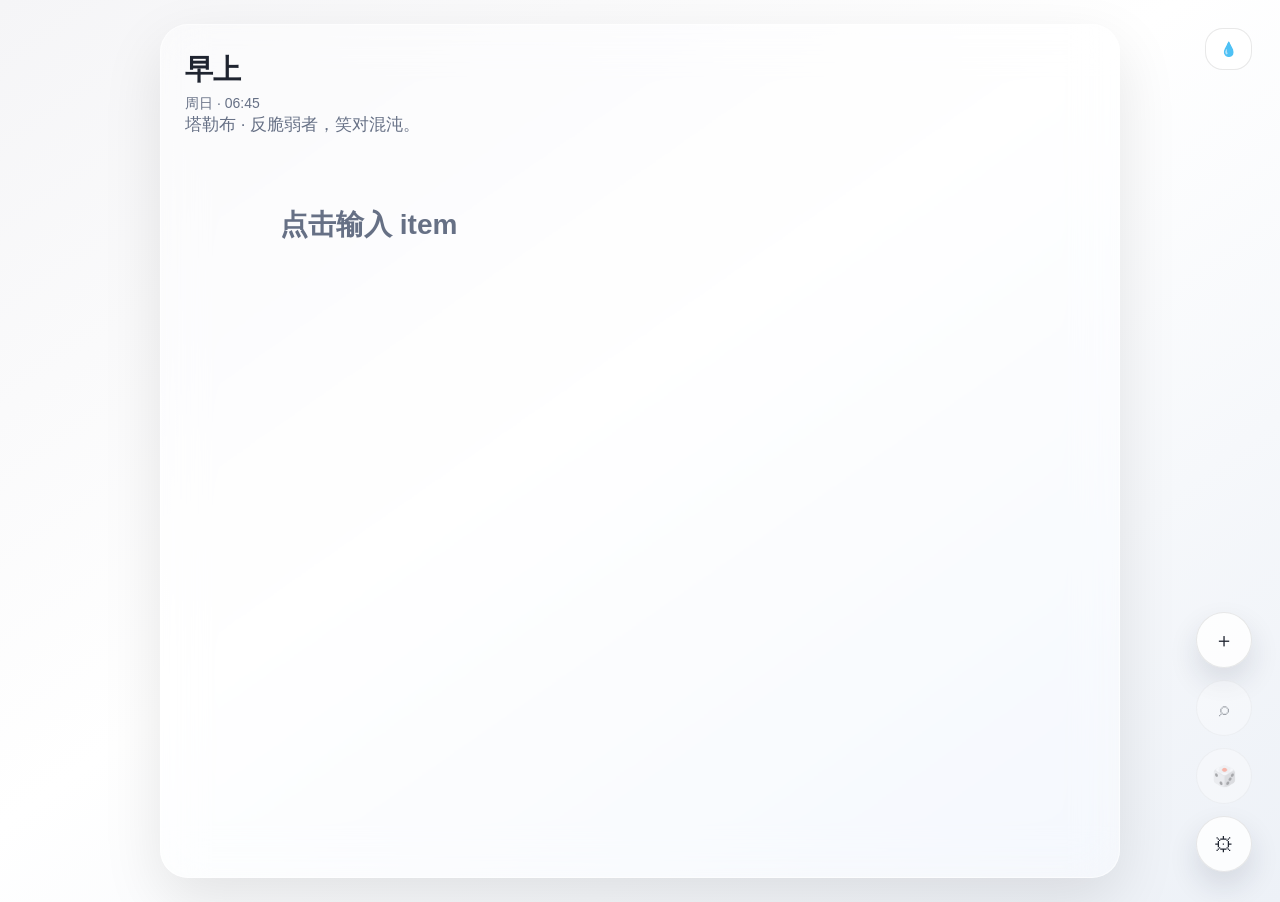
==== empty-box/index.html @ eeeacc5b "Rename empty box item manager internals" ====
<!DOCTYPE html>
<html lang="zh-CN">
<head>
    <meta charset="UTF-8" />
    <meta name="viewport" content="width=device-width, initial-scale=1.0, maximum-scale=1.0, user-scalable=no" />
    <title>Empty Box Demo</title>
    <link rel="stylesheet" href="css/empty-box.css" />
</head>
<body>
    <div class="app">
        <div class="shell">
            <main class="content">
                <header class="topbar">
                    <div class="time-block">
                        <h2 id="greeting">现在</h2>
                        <p id="timeText"></p>
                        <p class="quote-strip" id="quoteStrip"></p>
                    </div>
                </header>

                <section id="view-home">
                    <div class="now-card">
                        <div class="now-task">
                            <div class="now-row">
                                <h3 id="nowTaskText"></h3>
                                <div class="now-actions-inline">
                                    <button class="btn primary btn-small" id="completeNowBtn">完成</button>
                                </div>
                            </div>
                        </div>
                    </div>
                </section>

                <section class="star-panel" id="starPanel">
                    <div class="star-head">
                        <h3>Star</h3>
                    </div>
                    <div class="star-list" id="starList"></div>
                </section>

                <section class="daily-panel" id="dailyPanel">
                    <div class="daily-head">
                        <h3>Daily</h3>
                    </div>
                    <div class="daily-list" id="dailyList"></div>
                </section>

                <section class="pinned-panel" id="pinnedPanel">
                    <div class="pinned-head">
                        <h3 id="pinnedTitle"></h3>
                    </div>
                    <div class="pinned-list" id="pinnedList"></div>
                </section>

                <div class="overlay" id="searchOverlay">
                    <div class="overlay-card">
                        <div class="overlay-head">
                            <h3 class="overlay-title">搜索</h3>
                            <button class="close-btn" data-close="searchOverlay">×</button>
                        </div>
                        <input class="search-input" id="searchInput" placeholder="搜索 item…" />
                        <div class="candidate-list" id="searchResults"></div>
                    </div>
                </div>

                <div class="overlay" id="addOverlay">
                    <div class="overlay-card">
                        <div class="overlay-head">
                            <h3 class="overlay-title">添加</h3>
                            <button class="close-btn" data-close="addOverlay">×</button>
                        </div>
                        <input class="search-input" id="addInput" placeholder="输入 item…" />
                        <div class="actions">
                            <button class="btn primary" id="confirmAddBtn">添加到 Inbox</button>
                        </div>
                    </div>
                </div>

                <div class="overlay" id="tabOverlay">
                    <div class="overlay-card">
                        <div class="overlay-head">
                            <h3 class="overlay-title" id="tabDialogTitle">Tab</h3>
                            <button class="close-btn" data-close="tabOverlay">×</button>
                        </div>
                        <input class="search-input" id="tabDialogInput" placeholder="Tab 名称…" />
                        <div class="tab-dialog-message" id="tabDialogMessage"></div>
                        <div class="actions">
                            <button class="btn primary" id="tabDialogSaveBtn">确定</button>
                            <button class="btn secondary" id="tabDialogPinBtn">Pin 到首页</button>
                            <button class="btn secondary danger" id="tabDialogDeleteBtn">删除</button>
                            <button class="btn secondary" id="tabDialogCancelBtn">取消</button>
                        </div>
                    </div>
                </div>

                <div class="overlay" id="moveTaskOverlay">
                    <div class="overlay-card">
                        <div class="overlay-head">
                            <h3 class="overlay-title" id="moveTaskTitle">移动到 Tab</h3>
                            <button class="close-btn" data-close="moveTaskOverlay">×</button>
                        </div>
                        <div class="move-task-list" id="moveTaskList"></div>
                        <div class="actions">
                            <button class="btn secondary" id="moveTaskCancelBtn">取消</button>
                        </div>
                    </div>
                </div>

                <div class="overlay" id="blindboxOverlay">
                    <div class="overlay-card">
                        <div class="overlay-head">
                            <h3 class="overlay-title">盲盒</h3>
                            <button class="close-btn" data-close="blindboxOverlay">×</button>
                        </div>
                        <div class="blindbox-task">
                            <p id="blindboxTaskText">没有 item</p>
                        </div>
                        <div class="actions" id="blindboxActions">
                            <button class="btn primary" id="acceptBlindboxBtn">设为当前</button>
                            <button class="btn secondary" id="rerollBlindboxBtn">换一个</button>
                        </div>
                    </div>
                </div>

                <div class="overlay" id="reflectionOverlay">
                    <div class="overlay-card">
                        <div class="overlay-head">
                            <h3 class="overlay-title">反思</h3>
                            <button class="close-btn" data-close="reflectionOverlay">×</button>
                        </div>
                        <div class="reflection-empty" id="reflectionCountText"></div>
                        <div class="reflection-completed" id="reflectionCompletedList"></div>
                        <textarea class="reflection-textarea" id="reflectionTextarea" placeholder="一句记录…"></textarea>
                    </div>
                </div>

                <div class="overlay" id="settingsOverlay">
                    <div class="overlay-card">
                        <div class="overlay-head">
                            <h3 class="overlay-title">设置</h3>
                            <button class="close-btn" data-close="settingsOverlay">×</button>
                        </div>
                        <div class="settings-panel">
                            <div class="settings-row">
                                <div class="settings-label">Space</div>
                                <select class="settings-select" id="spaceSelect"></select>
                                <div class="settings-status space-summary" id="spaceStatus"></div>
                                <div class="settings-inline">
                                    <button class="btn secondary" id="newLocalSpaceBtn">本地 Space</button>
                                    <button class="btn secondary" id="newCloudSpaceBtn">云端 Space</button>
                                    <button class="btn secondary" id="renameSpaceBtn">重命名</button>
                                    <button class="btn secondary" id="refreshCloudSpacesBtn">刷新云端</button>
                                    <button class="btn secondary danger" id="deleteSpaceBtn">删除当前</button>
                                </div>
                            </div>
                            <div class="settings-row">
                                <div class="settings-label">迁移内容</div>
                                <div class="space-transfer-grid">
                                    <select class="settings-select" id="migrateSourceSpaceSelect"></select>
                                    <select class="settings-select" id="migrateTargetSpaceSelect"></select>
                                </div>
                                <div class="settings-inline">
                                    <button class="btn primary" id="transferSpaceContentBtn">迁移内容</button>
                                </div>
                                <div class="settings-status" id="spaceTransferStatus"></div>
                            </div>
                            <div class="settings-row">
                                <div class="settings-label">备份</div>
                                <div class="settings-inline">
                                    <button class="btn primary" id="exportJsonBtn">导出 JSON</button>
                                    <label class="btn secondary" for="importJsonInput"
                                        style="display:inline-flex;align-items:center;">导入 JSON</label>
                                    <input id="importJsonInput" type="file" accept="application/json" style="display:none;" />
                                </div>
                            </div>
                        </div>
                    </div>
                </div>

                <div class="overlay" id="migrationOverlay">
                    <div class="overlay-card">
                        <div class="overlay-head">
                            <h3 class="overlay-title">发现旧数据</h3>
                            <button class="close-btn" data-close="migrationOverlay">×</button>
                        </div>
                        <div class="settings-status">
                            检测到旧版 item 数据。你可以把它迁移到新的 Space，旧 localStorage 数据会作为备份保留。
                        </div>
                        <div class="actions">
                            <button class="btn primary" id="migrateLocalBtn">迁移到本地 Space</button>
                            <button class="btn secondary" id="migrateCloudBtn">迁移到云端 Space</button>
                            <button class="btn secondary" id="migrateMergeBtn">合并到当前 Space</button>
                            <button class="btn secondary" id="migrateLaterBtn">暂不迁移</button>
                        </div>
                        <div class="settings-status" id="migrationStatus"></div>
                    </div>
                </div>

                <div class="overlay" id="spaceNameOverlay">
                    <div class="overlay-card">
                        <div class="overlay-head">
                            <h3 class="overlay-title" id="spaceNameTitle">新建 Space</h3>
                            <button class="close-btn" data-close="spaceNameOverlay">×</button>
                        </div>
                        <input class="search-input" id="spaceNameInput" placeholder="Space 名称…" />
                        <div class="settings-status" id="spaceNameMessage"></div>
                        <div class="actions">
                            <button class="btn primary" id="spaceNameConfirmBtn">创建</button>
                            <button class="btn secondary" id="spaceNameCancelBtn">取消</button>
                        </div>
                    </div>
                </div>

                <div class="overlay" id="confirmOverlay">
                    <div class="overlay-card confirm-card">
                        <div class="overlay-head">
                            <h3 class="overlay-title" id="confirmTitle">确认</h3>
                            <button class="close-btn" data-close="confirmOverlay">×</button>
                        </div>
                        <div class="confirm-message" id="confirmMessage"></div>
                        <div class="actions">
                            <button class="btn primary" id="confirmAcceptBtn">确定</button>
                            <button class="btn secondary" id="confirmCancelBtn">取消</button>
                        </div>
                    </div>
                </div>
            </main>
        </div>
        <div class="overlay item-manager-overlay" id="itemManagerOverlay">
            <div class="overlay-card">
                <div class="overlay-head">
                    <h3 class="overlay-title">管理 items</h3>
                    <button class="close-btn" data-close="itemManagerOverlay">×</button>
                </div>
                <div class="item-tabs" id="itemTabsBar"></div>
                <div class="item-manager-list" id="itemManagerList"></div>
            </div>
        </div>
        <div class="fab-group">
            <button class="fab" id="addFab" title="添加">＋</button>
            <button class="fab" id="searchFab" title="搜索">⌕</button>
            <button class="fab" id="blindboxFab" title="盲盒">🎲</button>
            <button class="fab" id="settingsFab" title="设置">⚙</button>
            <button class="fab" id="reflectionFab" title="反思">✎</button>
            <button class="fab" id="undoFab" title="撤销">↶</button>
        </div>
        <div class="ambient-hint" id="ambientHint">💧</div>
    </div>
    <script src="js/empty-box-state.js"></script>
    <script src="js/empty-box-storage.js"></script>
    <script src="js/empty-box-dialogs.js"></script>
    <script src="js/empty-box-task-model.js"></script>
    <script src="js/empty-box-settings.js"></script>
    <script src="js/empty-box-task-actions.js"></script>
    <script src="js/empty-box-home-lists.js"></script>
    <script src="js/empty-box-item-tabs.js"></script>
    <script src="js/empty-box.js"></script>
</body>
</html>
---- empty-box/css/empty-box.css ----
:root {
        --bg-1: #f5f5f7;
        --bg-2: #edf1f7;
        --text: #1f2430;
        --muted: #667085;
        --line: rgba(29, 29, 31, 0.10);
        --panel: rgba(255, 255, 255, 0.70);
        --modal-panel: rgba(255, 255, 255, 0.94);
        --modal-item: rgba(255, 255, 255, 0.78);
        --accent: #0071e3;
        --shadow: 0 22px 60px rgba(0, 0, 0, 0.10);
        --radius-xl: 24px;
        --max: 960px;
        --layer-controls: 20;
        --layer-overlay: 100;
        --layer-dialog: 120;
        --layer-priority: 140;
    }

    * {
        box-sizing: border-box;
    }

    html,
    body {
        min-height: 100%;
    }

    html {
        background: var(--bg-1);
    }

    body {
        margin: 0;
        min-height: 100%;
        font-family: -apple-system, BlinkMacSystemFont, "SF Pro Text", "PingFang SC", "Helvetica Neue", sans-serif;
        color: var(--text);
        background: linear-gradient(145deg, var(--bg-1) 0%, #ffffff 46%, var(--bg-2) 100%);
        transition: background 0.5s ease;
    }

    html:has(body.night) {
        background: #111827;
    }

    body.night {
        color: #eef2ff;
        background: linear-gradient(145deg, #111827 0%, #1f2937 48%, #273244 100%);
    }

    body.night::before {
        content: '';
        position: fixed;
        inset: 0;
        background: #111827;
        pointer-events: none;
        z-index: -1;
    }

    body.night .shell,
    body.night .ambient-hint,
    body.night .fab {
        background: rgba(24, 30, 46, 0.70);
        color: #eef2ff;
        border-color: rgba(255, 255, 255, 0.08);
    }

    body.night .overlay-card {
        background: rgba(24, 30, 46, 0.98);
        color: #eef2ff;
        border-color: rgba(255, 255, 255, 0.10);
    }

    body.night .star-item,
    body.night .pinned-item,
    body.night .daily-item {
        background: rgba(24, 30, 46, 0.50);
        border-color: rgba(255, 255, 255, 0.08);
        color: #eef2ff;
    }

    body.night .search-input,
    body.night .reflection-textarea,
    body.night .settings-select {
        background: rgba(255, 255, 255, 0.04);
        color: #eef2ff;
        border-color: rgba(255, 255, 255, 0.08);
    }

    body.night .overlay .candidate-item,
    body.night .overlay .blindbox-task,
    body.night .overlay .item-tab {
        background: rgba(31, 39, 58, 0.96);
        color: #eef2ff;
        border-color: rgba(255, 255, 255, 0.10);
    }

    body.night .candidate-more-btn,
    body.night .item-manager-list .candidate-actions,
    body.night .candidate-list .candidate-actions,
    body.night .star-list .candidate-actions,
    body.night .pinned-list .candidate-actions,
    body.night .daily-list .candidate-actions {
        background: rgba(31, 39, 58, 0.98);
        color: #eef2ff;
        border-color: rgba(255, 255, 255, 0.10);
    }

    body.night .item-tab.active {
        background: var(--accent);
        color: #fff;
    }

    body.night .time-block p,
    body.night .now-task h3.is-empty::before,
    body.night .tab-dialog-message,
    body.night .reflection-textarea::placeholder {
        color: #c6d0e7;
    }

    body.night .quote-strip {
        color: #d8e0f4;
    }

    .app {
        min-height: 100svh;
        padding: 24px;
        display: flex;
        justify-content: center;
        align-items: stretch;
    }

    .shell {
        width: 100%;
        max-width: var(--max);
        background: rgba(255, 255, 255, 0.38);
        backdrop-filter: saturate(180%) blur(22px);
        -webkit-backdrop-filter: saturate(180%) blur(22px);
        border: 1px solid rgba(255, 255, 255, 0.58);
        border-radius: 28px;
        box-shadow: var(--shadow);
        overflow: hidden;
        min-height: calc(100svh - 48px);
    }

    .content {
        min-height: calc(100svh - 48px);
        padding: 22px;
        display: flex;
        flex-direction: column;
        gap: 18px;
    }

    .topbar {
        display: flex;
        justify-content: space-between;
        align-items: center;
        gap: 16px;
        padding: 4px 2px;
    }

    .time-block h2 {
        margin: 0 0 6px;
        font-size: 28px;
        letter-spacing: 0;
    }

    .time-block p {
        margin: 0;
        color: var(--muted);
        font-size: 14px;
    }

    .time-block {
        min-width: 0;
    }

    .ambient-hint {
        position: fixed;
        top: 28px;
        right: 28px;
        z-index: var(--layer-controls);
        background: var(--panel);
        border: 1px solid var(--line);
        border-radius: 18px;
        padding: 12px 14px;
        font-size: 14px;
        white-space: nowrap;
    }

    .quote-strip {
        color: var(--muted);
        font-size: 17px;
        line-height: 1.45;
        margin-top: 8px;
        word-break: break-word;
    }

    .time-block .quote-strip {
        font-size: 17px;
    }

    .now-card {
        max-width: 720px;
        margin: 40px auto;
    }

    .now-row {
        display: flex;
        align-items: center;
        gap: 12px;
    }

    .now-task h3 {
        margin: 0;
        flex: 1;
        min-width: 0;
        font-size: 28px;
        letter-spacing: 0;
        word-break: break-word;
        cursor: text;
        padding: 6px 0;
        border-bottom: 1px solid transparent;
        transition: border-color 0.2s ease, background 0.2s ease, box-shadow 0.2s ease;
        outline: none;
    }

    .now-task h3.is-empty::before {
        content: '点击输入 item';
        color: var(--muted);
    }

    .now-task h3.is-editing {
        border-bottom-color: rgba(94, 119, 255, 0.42);
        box-shadow: inset 0 -1px 0 rgba(94, 119, 255, 0.24);
        background: rgba(94, 119, 255, 0.06);
        border-radius: 8px;
    }

    .now-actions-inline {
        display: flex;
        align-items: center;
        gap: 12px;
        flex-shrink: 0;
    }

    .btn {
        border: 0;
        padding: 12px 16px;
        border-radius: 12px;
        cursor: pointer;
        font: inherit;
        transition: background 0.2s ease, box-shadow 0.2s ease, transform 0.2s ease;
    }

    .btn.primary {
        background: var(--accent);
        color: #fff;
        box-shadow: 0 10px 24px rgba(0, 113, 227, 0.22);
    }

    .btn.secondary {
        background: rgba(255, 255, 255, 0.62);
        border: 1px solid var(--line);
        color: inherit;
    }

    .btn:hover,
    .fab:hover,
    .close-btn:hover,
    .candidate-more-btn:hover {
        transform: translateY(-1px);
    }

    .btn.danger {
        background: #ef4444;
        border-color: transparent;
        color: #fff;
    }

    .btn.danger:hover {
        filter: brightness(1.05);
    }

    .btn:disabled {
        opacity: 0.42;
        cursor: default;
    }

    .btn-small {
        padding: 10px 14px;
        border-radius: 12px;
    }

    .btn.compact {
        padding: 9px 12px;
        border-radius: 12px;
    }

    .actions {
        display: flex;
        flex-wrap: wrap;
        gap: 10px;
        margin-top: 14px;
    }

    .settings-panel {
        display: grid;
        gap: 18px;
        overflow: auto;
        padding-right: 2px;
    }

    .settings-row {
        display: grid;
        gap: 10px;
    }

    .settings-label {
        color: var(--muted);
        font-size: 13px;
    }

    .settings-inline {
        display: flex;
        gap: 8px;
        flex-wrap: wrap;
        align-items: center;
    }

    .settings-status {
        color: var(--muted);
        font-size: 13px;
        line-height: 1.5;
    }

    .settings-inline .btn {
        padding: 10px 12px;
        border-radius: 12px;
        font-size: 14px;
    }

    .settings-inline .btn.secondary {
        background: #ffffff;
        border-color: rgba(31, 41, 55, 0.24);
        color: #111827;
        box-shadow: none;
    }

    .settings-inline .btn.secondary:hover {
        background: #ffffff;
        border-color: rgba(0, 113, 227, 0.42);
        box-shadow: 0 8px 18px rgba(31, 41, 55, 0.08);
    }

    .settings-inline .btn.secondary.danger {
        background: #fff1f2;
        border-color: rgba(220, 38, 38, 0.42);
        color: #b91c1c;
    }

    .settings-inline .btn.secondary.danger:hover {
        background: #fee2e2;
        border-color: rgba(239, 68, 68, 0.40);
        box-shadow: 0 8px 18px rgba(185, 28, 28, 0.10);
    }

    #tabOverlay .actions .btn.secondary {
        background: #ffffff;
        border-color: rgba(31, 41, 55, 0.22);
        color: #111827;
        box-shadow: none;
    }

    #tabOverlay .actions .btn.secondary:hover {
        background: #f8fbff;
        border-color: rgba(0, 113, 227, 0.38);
        box-shadow: 0 8px 18px rgba(31, 41, 55, 0.08);
    }

    #tabOverlay .actions .btn.secondary.danger {
        background: #fff1f2;
        border-color: rgba(220, 38, 38, 0.42);
        color: #b91c1c;
    }

    #tabOverlay .actions .btn.secondary.danger:hover {
        background: #fee2e2;
        border-color: rgba(239, 68, 68, 0.46);
        box-shadow: 0 8px 18px rgba(185, 28, 28, 0.10);
    }

    .space-transfer-grid {
        display: grid;
        grid-template-columns: 1fr 1fr;
        gap: 10px;
    }

    .space-summary {
        min-height: 20px;
    }

    .search-input,
    .reflection-textarea,
    .settings-select {
        width: 100%;
        border: 1px solid var(--line);
        border-radius: 18px;
        background-color: rgba(255, 255, 255, 0.58);
        font: inherit;
        color: inherit;
        padding: 16px 18px;
        outline: none;
    }

    .settings-select {
        appearance: none;
        -webkit-appearance: none;
        cursor: pointer;
        padding-right: 48px;
        background-image:
            linear-gradient(45deg, transparent 50%, currentColor 50%),
            linear-gradient(135deg, currentColor 50%, transparent 50%);
        background-position:
            calc(100% - 24px) 50%,
            calc(100% - 18px) 50%;
        background-size: 6px 6px, 6px 6px;
        background-repeat: no-repeat;
    }

    .reflection-completed {
        display: grid;
        gap: 10px;
        margin-bottom: 14px;
        max-height: min(34vh, 280px);
        overflow: auto;
        padding-right: 4px;
    }

    .reflection-completed-item {
        padding: 12px 14px;
        border-radius: 16px;
        border: 1px solid var(--line);
        background: var(--modal-item);
        font-size: 14px;
        line-height: 1.5;
        cursor: pointer;
        user-select: none;
    }

    .reflection-completed-item:hover {
        background: #fff;
    }

    .reflection-empty {
        color: var(--muted);
        font-size: 14px;
        padding: 8px 2px 2px;
    }

    .reflection-completed::-webkit-scrollbar {
        width: 8px;
    }

    .reflection-completed::-webkit-scrollbar-thumb {
        background: rgba(31, 36, 48, 0.16);
        border-radius: 999px;
    }

    .reflection-completed::-webkit-scrollbar-track {
        background: transparent;
    }

    .reflection-textarea {
        min-height: 160px;
        resize: vertical;
    }

    .daily-panel,
    .pinned-panel,
    .star-panel {
        display: none;
        gap: 12px;
        width: 70vw;
        max-width: 100%;
        margin: 0;
    }

    .daily-panel {
        padding-bottom: 100px;
    }

    body:has(.pinned-panel.active) .daily-panel {
        padding-bottom: 0;
    }

    .star-panel {
        padding-bottom: 0;
    }

    .pinned-panel {
        padding-bottom: 100px;
    }

    .daily-panel.active,
    .pinned-panel.active,
    .star-panel.active {
        display: grid;
    }

    .daily-head,
    .pinned-head,
    .star-head {
        display: flex;
        justify-content: flex-start;
        align-items: center;
        gap: 16px;
    }

    .daily-head h3,
    .pinned-head h3,
    .star-head h3 {
        margin: 0;
        font-size: 18px;
    }

    .star-head p {
        display: none;
    }

    .daily-list,
    .pinned-list,
    .star-list {
        display: grid;
        gap: 10px;
    }

    .daily-item,
    .pinned-item,
    .star-item {
        width: 100%;
        padding: 14px 16px;
        border-radius: 18px;
        border: 1px solid var(--line);
        background: rgba(255, 255, 255, 0.65);
        display: flex;
        justify-content: flex-start;
        align-items: center;
        gap: 12px;
        cursor: pointer;
        height: auto;
    }

    .daily-item[draggable="true"],
    .pinned-item[draggable="true"],
    .star-item[draggable="true"] {
        cursor: grab;
    }

    .daily-item.is-dragging,
    .pinned-item.is-dragging,
    .star-item.is-dragging {
        opacity: 0.55;
    }

    .daily-item.is-drag-over,
    .pinned-item.is-drag-over,
    .star-item.is-drag-over {
        border-color: rgba(94, 119, 255, 0.48);
        box-shadow: inset 0 0 0 1px rgba(94, 119, 255, 0.20);
    }

    .daily-item span,
    .pinned-item span,
    .star-item span {
        flex: 1;
        min-width: 0;
        font-size: 16px;
        line-height: 1.5;
        display: block;
        overflow-wrap: anywhere;
        white-space: normal;
    }

    .star-item .star-order {
        display: none;
    }

    .item-manager-overlay .overlay-card {
        max-height: min(80vh, 760px);
    }

    .item-tabs {
        display: flex;
        flex-wrap: wrap;
        gap: 8px;
        margin-top: 2px;
        user-select: none;
        -webkit-user-select: none;
        -webkit-touch-callout: none;
    }

    .item-tab {
        border: 1px solid var(--line);
        border-radius: 999px;
        background: var(--modal-item);
        color: inherit;
        cursor: pointer;
        font: inherit;
        font-size: 14px;
        line-height: 1;
        padding: 9px 12px;
        touch-action: manipulation;
        user-select: none;
        -webkit-user-select: none;
        -webkit-touch-callout: none;
        -webkit-tap-highlight-color: transparent;
        transition: background 0.2s ease, color 0.2s ease, border-color 0.2s ease, transform 0.2s ease;
    }

    .item-tab.is-pressing {
        transform: scale(0.98);
    }

    .item-tab[draggable="true"] {
        cursor: grab;
    }

    .item-tab.is-dragging {
        opacity: 0.55;
    }

    .item-tab.is-drop-target {
        border-color: rgba(94, 119, 255, 0.55);
        box-shadow: 0 0 0 3px rgba(94, 119, 255, 0.14);
    }

    .item-tab.has-tasks:not(.active) {
        background: rgba(94, 119, 255, 0.13);
        border-color: rgba(94, 119, 255, 0.24);
        color: #4257d8;
    }

    .item-tab.is-pinned:not(.active) {
        border-color: rgba(245, 158, 11, 0.45);
        box-shadow: inset 0 0 0 1px rgba(245, 158, 11, 0.12);
    }

    body.night .overlay .item-tab.has-tasks:not(.active) {
        background: rgba(122, 162, 255, 0.18);
        border-color: rgba(122, 162, 255, 0.30);
        color: #d7e1ff;
    }

    body.night .overlay .item-tab.is-pinned:not(.active) {
        border-color: rgba(252, 211, 77, 0.45);
        box-shadow: inset 0 0 0 1px rgba(252, 211, 77, 0.12);
    }

    .item-tab.active {
        background: var(--accent);
        border-color: transparent;
        color: #fff;
    }

    .item-tab.add {
        width: 36px;
        padding-inline: 0;
    }

    .item-tab.fixed {
        border-style: dashed;
    }

    .tab-dialog-message {
        margin: 4px 2px 0;
        color: var(--muted);
        font-size: 14px;
        line-height: 1.5;
    }

    .confirm-card {
        width: min(420px, 100%);
    }

    .confirm-message {
        color: var(--muted);
        font-size: 14px;
        line-height: 1.6;
        word-break: break-word;
    }

    .item-manager-list {
        display: grid;
        align-content: start;
        align-items: start;
        grid-auto-rows: max-content;
        gap: 10px;
        margin-top: 10px;
        flex: 1 1 auto;
        min-height: min(32vh, 260px);
        max-height: none;
        overflow: auto;
        overscroll-behavior: contain;
        scrollbar-width: none;
        -ms-overflow-style: none;
        -webkit-overflow-scrolling: touch;
    }

    .item-manager-list::-webkit-scrollbar {
        display: none;
    }

    .item-manager-list .candidate-item,
    .candidate-list .candidate-item.has-actions,
    .star-list .candidate-item.has-actions,
    .daily-list .candidate-item.has-actions,
    .pinned-list .candidate-item.has-actions {
        position: relative;
        width: 100%;
        align-items: flex-start;
        touch-action: pan-y;
        flex-wrap: nowrap;
        height: auto;
        min-height: auto;
        overflow: visible;
    }

    .item-manager-list .candidate-item.is-selected,
    .candidate-list .candidate-item.is-selected {
        background: rgba(245, 158, 11, 0.10);
        border-color: rgba(245, 158, 11, 0.34);
    }

    .item-manager-list .candidate-item.is-daily,
    .candidate-list .candidate-item.is-daily {
        border-color: rgba(0, 113, 227, 0.28);
        background: rgba(0, 113, 227, 0.08);
    }

    .item-manager-list .candidate-item.is-selected.is-daily,
    .candidate-list .candidate-item.is-selected.is-daily {
        border-color: rgba(94, 119, 255, 0.34);
    }

    .item-manager-list .candidate-text,
    .candidate-list .candidate-text,
    .star-list .candidate-text,
    .pinned-list .candidate-text,
    .daily-list .candidate-text {
        min-width: 0;
        flex: 1 1 auto;
        display: block;
        line-height: 1.45;
        max-width: 100%;
        overflow-wrap: anywhere;
        word-break: break-word;
        white-space: normal;
    }

    .candidate-status-badge {
        flex: 0 0 auto;
        padding: 5px 8px;
        border-radius: 999px;
        border: 1px solid transparent;
        font-size: 12px;
        font-weight: 700;
        line-height: 1;
        align-self: center;
    }

    .candidate-star-badge {
        background: #fde68a;
        border-color: #fbbf24;
        color: #111827;
    }

    .candidate-daily-badge {
        background: #bfdbfe;
        border-color: #93c5fd;
        color: #111827;
    }

    .candidate-text[contenteditable="true"] {
        border-radius: 12px;
        outline: 2px solid rgba(94, 119, 255, 0.42);
        outline-offset: 4px;
        caret-color: var(--accent);
        cursor: text;
    }

    .candidate-text[contenteditable="true"].is-edit-invalid {
        outline-color: rgba(220, 38, 38, 0.62);
    }

    .candidate-text a {
        color: var(--accent);
        text-decoration: underline;
        text-underline-offset: 3px;
        overflow-wrap: anywhere;
    }

    .candidate-more-btn {
        width: 36px;
        height: 36px;
        min-width: 36px;
        padding: 0;
        border-radius: 999px;
        border: 1px solid var(--line);
        background: var(--modal-item);
        color: inherit;
        cursor: pointer;
        font: inherit;
        font-size: 20px;
        line-height: 1;
        flex: 0 0 auto;
    }

    .item-manager-list .candidate-actions,
    .candidate-list .candidate-actions,
    .star-list .candidate-actions,
    .pinned-list .candidate-actions,
    .daily-list .candidate-actions {
        position: absolute;
        right: 56px;
        top: 50%;
        display: grid;
        grid-template-columns: repeat(3, minmax(48px, 1fr));
        align-items: stretch;
        align-self: center;
        gap: 6px;
        width: 190px;
        padding: 8px;
        border: 1px solid var(--line);
        border-radius: 16px;
        background: var(--modal-panel);
        box-shadow: 0 18px 36px rgba(24, 31, 56, 0.18);
        opacity: 0;
        pointer-events: none;
        transform: translateY(-50%) translateX(6px);
        transition: opacity 0.16s ease, transform 0.16s ease;
        z-index: 4;
    }

    .item-manager-list .candidate-item.is-menu-open .candidate-actions,
    .candidate-list .candidate-item.is-menu-open .candidate-actions,
    .star-list .candidate-item.is-menu-open .candidate-actions,
    .pinned-list .candidate-item.is-menu-open .candidate-actions,
    .daily-list .candidate-item.is-menu-open .candidate-actions {
        opacity: 1;
        pointer-events: auto;
        transform: translateY(-50%) translateX(0);
    }

    .item-manager-list .candidate-actions .btn,
    .candidate-list .candidate-actions .btn,
    .star-list .candidate-actions .btn,
    .pinned-list .candidate-actions .btn,
    .daily-list .candidate-actions .btn {
        min-width: 44px;
        padding: 8px 10px;
        font-size: 13px;
        width: 100%;
    }

    .item-manager-list .candidate-item.is-editing .candidate-actions,
    .candidate-list .candidate-item.is-editing .candidate-actions,
    .star-list .candidate-item.is-editing .candidate-actions,
    .pinned-list .candidate-item.is-editing .candidate-actions,
    .daily-list .candidate-item.is-editing .candidate-actions {
        display: none;
    }

    .item-manager-add {
        min-height: 52px;
        padding: 14px 16px;
        border: 1px dashed rgba(102, 112, 133, 0.32);
        border-radius: 18px;
        background: transparent;
        color: var(--muted);
        display: flex;
        align-items: center;
        gap: 10px;
        cursor: text;
        transition: background 0.18s ease, border-color 0.18s ease, color 0.18s ease;
    }

    .item-manager-add:hover,
    .item-manager-add:focus-visible,
    .item-manager-add.is-editing {
        background: rgba(255, 255, 255, 0.38);
        border-color: rgba(0, 113, 227, 0.30);
        color: inherit;
    }

    .item-manager-add-plus {
        width: 22px;
        height: 22px;
        border-radius: 999px;
        border: 1px solid currentColor;
        display: inline-flex;
        align-items: center;
        justify-content: center;
        font-size: 16px;
        line-height: 1;
        flex: 0 0 auto;
    }

    .item-manager-add .item-manager-inline-input {
        width: 100%;
    }

    .item-manager-inline-input {
        width: 100%;
        min-width: 0;
        flex: 1;
        border: 1px solid rgba(94, 119, 255, 0.42);
        border-radius: 12px;
        background: var(--modal-item);
        color: inherit;
        font: inherit;
        padding: 9px 10px;
        outline: none;
        box-shadow: inset 0 0 0 1px rgba(94, 119, 255, 0.14);
    }

    body.night .item-manager-inline-input {
        background: rgba(15, 23, 42, 0.92);
        border-color: rgba(148, 163, 184, 0.36);
        color: #eef2ff;
        box-shadow: inset 0 0 0 1px rgba(148, 163, 184, 0.16);
    }

    body.night .candidate-star-badge {
        background: rgba(251, 191, 36, 0.28);
        border-color: rgba(251, 191, 36, 0.36);
        color: #fef3c7;
    }

    body.night .candidate-daily-badge {
        background: rgba(122, 162, 255, 0.30);
        border-color: rgba(122, 162, 255, 0.40);
        color: #eef2ff;
    }

    body.night #tabOverlay .actions .btn.secondary {
        background: rgba(59, 130, 246, 0.18);
        border-color: rgba(147, 197, 253, 0.32);
        color: #f8fbff;
    }

    body.night #tabOverlay .actions .btn.secondary:hover {
        background: rgba(59, 130, 246, 0.30);
        border-color: rgba(191, 219, 254, 0.48);
    }

    body.night #tabOverlay .actions .btn.secondary.danger {
        background: rgba(239, 68, 68, 0.18);
        border-color: rgba(248, 113, 113, 0.42);
        color: #fecaca;
    }

    body.night #tabOverlay .actions .btn.secondary.danger:hover {
        background: rgba(239, 68, 68, 0.28);
        border-color: rgba(252, 165, 165, 0.52);
    }

    body.night .item-manager-list .candidate-actions,
    body.night .candidate-list .candidate-actions,
    body.night .star-list .candidate-actions,
    body.night .pinned-list .candidate-actions,
    body.night .daily-list .candidate-actions {
        background: rgba(15, 23, 42, 0.96);
        border-color: rgba(122, 162, 255, 0.24);
        box-shadow: 0 18px 38px rgba(0, 0, 0, 0.34);
    }

    body.night .item-manager-list .candidate-actions .btn.secondary,
    body.night .candidate-list .candidate-actions .btn.secondary,
    body.night .star-list .candidate-actions .btn.secondary,
    body.night .pinned-list .candidate-actions .btn.secondary,
    body.night .daily-list .candidate-actions .btn.secondary {
        background: rgba(37, 99, 235, 0.18);
        border-color: rgba(147, 197, 253, 0.30);
        color: #f8fbff;
    }

    body.night .item-manager-list .candidate-actions .btn.secondary:hover,
    body.night .candidate-list .candidate-actions .btn.secondary:hover,
    body.night .star-list .candidate-actions .btn.secondary:hover,
    body.night .pinned-list .candidate-actions .btn.secondary:hover,
    body.night .daily-list .candidate-actions .btn.secondary:hover {
        background: rgba(59, 130, 246, 0.28);
        border-color: rgba(191, 219, 254, 0.46);
    }

    body.night .item-manager-list .candidate-item.is-selected,
    body.night .candidate-list .candidate-item.is-selected {
        background: rgba(245, 158, 11, 0.14);
        border-color: rgba(251, 191, 36, 0.32);
    }

    body.night .item-manager-list .candidate-item.is-daily,
    body.night .candidate-list .candidate-item.is-daily {
        background: rgba(122, 162, 255, 0.13);
        border-color: rgba(122, 162, 255, 0.30);
    }

    body.night .item-manager-list .candidate-item.is-selected.is-daily,
    body.night .candidate-list .candidate-item.is-selected.is-daily {
        border-color: rgba(122, 162, 255, 0.36);
    }

    body.night .item-manager-add {
        border-color: rgba(148, 163, 184, 0.28);
        color: #c6d0e7;
    }

    body.night .item-manager-add:hover,
    body.night .item-manager-add:focus-visible,
    body.night .item-manager-add.is-editing {
        background: rgba(148, 163, 184, 0.10);
        border-color: rgba(122, 162, 255, 0.36);
        color: #eef2ff;
    }

    .item-manager-list .candidate-item[draggable="true"] {
        cursor: grab;
    }

    .item-manager-list .candidate-item.is-dragging {
        opacity: 0.55;
    }

    .item-manager-list .candidate-item.is-drag-over {
        border-color: rgba(94, 119, 255, 0.48);
        box-shadow: inset 0 0 0 1px rgba(94, 119, 255, 0.20);
    }

    .item-manager-list .candidate-item button,
    .candidate-list .candidate-item.has-actions button,
    .star-list .candidate-item.has-actions button,
    .pinned-list .candidate-item.has-actions button,
    .daily-list .candidate-item.has-actions button {
        min-width: 56px;
    }

    .move-task-list {
        display: grid;
        gap: 10px;
        flex: 1 1 auto;
        max-height: min(52vh, 420px);
        margin-top: 4px;
        min-height: 0;
        overflow-y: auto;
        padding-right: 4px;
    }

    .move-task-list .btn {
        width: 100%;
        text-align: left;
    }

    .star-panel {
        margin-top: 10px;
    }

    .fab-group {
        position: fixed;
        right: 28px;
        bottom: 28px;
        display: flex;
        flex-direction: column;
        gap: 12px;
        z-index: var(--layer-controls);
    }

    .fab {
        width: 56px;
        height: 56px;
        border-radius: 999px;
        border: 1px solid var(--line);
        background: rgba(255, 255, 255, 0.82);
        box-shadow: 0 14px 30px rgba(24, 31, 56, 0.12);
        cursor: pointer;
        font: inherit;
        font-size: 20px;
        color: inherit;
        display: inline-flex;
        align-items: center;
        justify-content: center;
    }

    .fab:disabled {
        opacity: 0.38;
        cursor: default;
        box-shadow: none;
    }

    .overlay {
        position: fixed;
        inset: 0;
        background: rgba(10, 14, 24, 0.32);
        display: none;
        align-items: center;
        justify-content: center;
        padding: 20px;
        z-index: var(--layer-overlay);
        isolation: isolate;
    }

    .overlay#tabOverlay,
    .overlay#moveTaskOverlay,
    .overlay#spaceNameOverlay,
    .overlay#confirmOverlay {
        z-index: var(--layer-dialog);
        background: rgba(10, 14, 24, 0.42);
    }

    .overlay#migrationOverlay {
        z-index: var(--layer-priority);
    }

    .overlay.active {
        display: flex;
    }

    .overlay-card {
        width: min(560px, 100%);
        max-height: min(80vh, 720px);
        background: var(--modal-panel);
        border: 1px solid var(--line);
        border-radius: 28px;
        padding: 20px;
        box-shadow: 0 28px 70px rgba(24, 31, 56, 0.24);
        display: flex;
        flex-direction: column;
        overflow: hidden;
        position: relative;
        z-index: 100;
    }

    .overlay-head {
        display: flex;
        justify-content: space-between;
        align-items: center;
        margin-bottom: 14px;
    }

    .overlay-title {
        margin: 0;
        font-size: 18px;
    }

    .close-btn {
        width: 36px;
        height: 36px;
        border-radius: 999px;
        border: 1px solid var(--line);
        background: transparent;
        cursor: pointer;
        font-size: 18px;
        color: inherit;
    }

    .candidate-list {
        display: grid;
        gap: 10px;
        margin-top: 14px;
    }

    .candidate-item {
        padding: 14px 16px;
        border-radius: 18px;
        border: 1px solid var(--line);
        background: var(--modal-item);
        display: flex;
        justify-content: space-between;
        align-items: center;
        gap: 12px;
    }

    .blindbox-task {
        padding: 24px;
        border-radius: 24px;
        background: var(--modal-item);
        border: 1px solid var(--line);
        min-height: 120px;
        display: flex;
        align-items: center;
    }

    .blindbox-task p {
        margin: 0;
        font-size: 28px;
        line-height: 1.35;
        letter-spacing: -0.03em;
    }

    @media (max-width: 640px) {
        .app {
            padding: 12px;
        }

        .shell {
            min-height: calc(100svh - 24px);
            border-radius: 24px;
        }

        .content {
            padding: 16px;
            min-height: calc(100svh - 24px);
        }

        .time-block h2 {
            font-size: 24px;
        }

        .now-task h3,
        .blindbox-task p {
            font-size: 24px;
        }

        .fab-group {
            right: 18px;
            bottom: 18px;
        }

        .ambient-hint {
            top: 18px;
            right: 18px;
        }

        .space-transfer-grid {
            grid-template-columns: 1fr;
        }

        .item-manager-list {
            min-height: 34vh;
        }

        .item-manager-list .candidate-item,
        .candidate-list .candidate-item.has-actions,
        .star-list .candidate-item.has-actions,
        .pinned-list .candidate-item.has-actions,
        .daily-list .candidate-item.has-actions {
            position: relative;
            flex-wrap: nowrap;
            min-height: auto;
            overflow: visible;
            padding-right: 16px;
        }

        .item-manager-list .candidate-text,
        .candidate-list .candidate-text,
        .star-list .candidate-text,
        .pinned-list .candidate-text,
        .daily-list .candidate-text {
            transition: transform 0.2s ease;
        }

        .item-manager-list .candidate-actions,
        .candidate-list .candidate-actions,
        .star-list .candidate-actions,
        .pinned-list .candidate-actions,
        .daily-list .candidate-actions {
            right: 52px;
            width: 176px;
        }

        .item-manager-list .candidate-actions .btn,
        .candidate-list .candidate-actions .btn,
        .star-list .candidate-actions .btn,
        .pinned-list .candidate-actions .btn,
        .daily-list .candidate-actions .btn {
            min-width: 40px;
            padding: 7px 8px;
            font-size: 13px;
        }

        .item-manager-list .candidate-item.is-editing,
        .candidate-list .candidate-item.is-editing,
        .star-list .candidate-item.is-editing,
        .pinned-list .candidate-item.is-editing,
        .daily-list .candidate-item.is-editing {
            padding-right: 16px;
        }

        .item-manager-list .candidate-item.is-editing .candidate-text,
        .candidate-list .candidate-item.is-editing .candidate-text,
        .star-list .candidate-item.is-editing .candidate-text,
        .pinned-list .candidate-item.is-editing .candidate-text,
        .daily-list .candidate-item.is-editing .candidate-text {
            transform: none;
        }
    }

    body.night select.settings-select {
        background-color: rgba(15, 23, 42, 0.86);
        color: #eef2ff;
        color-scheme: dark;
    }

    body.night select.settings-select option {
        background: #111827 !important;
        background-color: #111827 !important;
        color: #eef2ff !important;
    }

    body.night select.settings-select option:checked,
    body.night select.settings-select option:hover,
    body.night select.settings-select option:focus {
        background: #263b66 !important;
        background-color: #263b66 !important;
        color: #ffffff !important;
    }

    body.night .settings-inline .btn.secondary {
        background: transparent;
        border-color: rgba(148, 163, 184, 0.28);
        color: #eef2ff;
        box-shadow: none;
    }

    body.night .settings-inline .btn.secondary:hover {
        background: rgba(148, 163, 184, 0.10);
    }

    body.night .move-task-list .btn.secondary {
        background: transparent;
        border-color: rgba(148, 163, 184, 0.28);
        color: #eef2ff;
        box-shadow: none;
    }

    body.night .move-task-list .btn.secondary:hover {
        background: rgba(148, 163, 184, 0.10);
        border-color: rgba(148, 163, 184, 0.40);
    }

    body:not(.night) .settings-select {
        background-color: #ffffff;
        border-color: rgba(31, 41, 55, 0.22);
        color: #111827;
        color-scheme: light;
    }

    body:not(.night) .settings-select option {
        background: #ffffff;
        background-color: #ffffff;
        color: #111827;
    }

    body:not(.night) .settings-inline .btn.secondary {
        background: #ffffff;
        border-color: rgba(31, 41, 55, 0.28);
        color: #111827;
    }

    body:not(.night) .settings-inline .btn.secondary:hover {
        border-color: rgba(0, 113, 227, 0.46);
        background: #f8fafc;
    }

    body:not(.night) .settings-inline .btn.secondary.danger {
        background: #fff1f2;
        border-color: rgba(220, 38, 38, 0.48);
        color: #991b1b;
    }
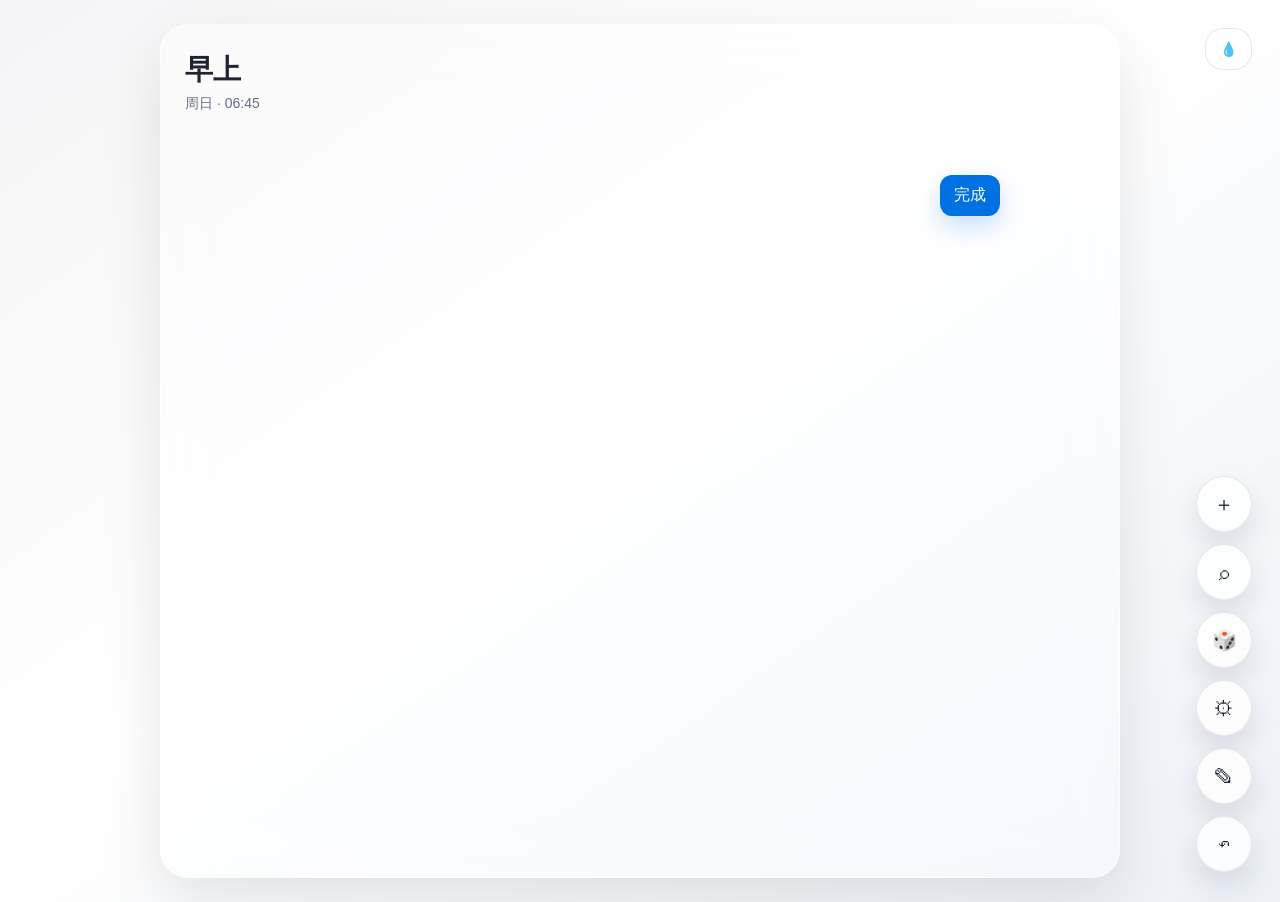
==== commit ad6cb586: "Remove empty box v1 storage paths" ====
--- a/empty-box/index.html
+++ b/empty-box/index.html
@@ -174,25 +174,6 @@
                                 </div>
                             </div>
                         </div>
-                    </div>
-                </div>
-
-                <div class="overlay" id="migrationOverlay">
-                    <div class="overlay-card">
-                        <div class="overlay-head">
-                            <h3 class="overlay-title">发现旧数据</h3>
-                            <button class="close-btn" data-close="migrationOverlay">×</button>
-                        </div>
-                        <div class="settings-status">
-                            检测到旧版 item 数据。你可以把它迁移到新的 Space，旧 localStorage 数据会作为备份保留。
-                        </div>
-                        <div class="actions">
-                            <button class="btn primary" id="migrateLocalBtn">迁移到本地 Space</button>
-                            <button class="btn secondary" id="migrateCloudBtn">迁移到云端 Space</button>
-                            <button class="btn secondary" id="migrateMergeBtn">合并到当前 Space</button>
-                            <button class="btn secondary" id="migrateLaterBtn">暂不迁移</button>
-                        </div>
-                        <div class="settings-status" id="migrationStatus"></div>
                     </div>
                 </div>
 
@@ -254,6 +235,7 @@
     <script src="js/empty-box-task-actions.js"></script>
     <script src="js/empty-box-home-lists.js"></script>
     <script src="js/empty-box-item-tabs.js"></script>
+    <script src="js/empty-box-item-manager.js"></script>
     <script src="js/empty-box.js"></script>
 </body>
 </html>
--- a/empty-box/css/empty-box.css
+++ b/empty-box/css/empty-box.css
@@ -1117,10 +1117,6 @@
         background: rgba(10, 14, 24, 0.42);
     }
 
-    .overlay#migrationOverlay {
-        z-index: var(--layer-priority);
-    }
-
     .overlay.active {
         display: flex;
     }
